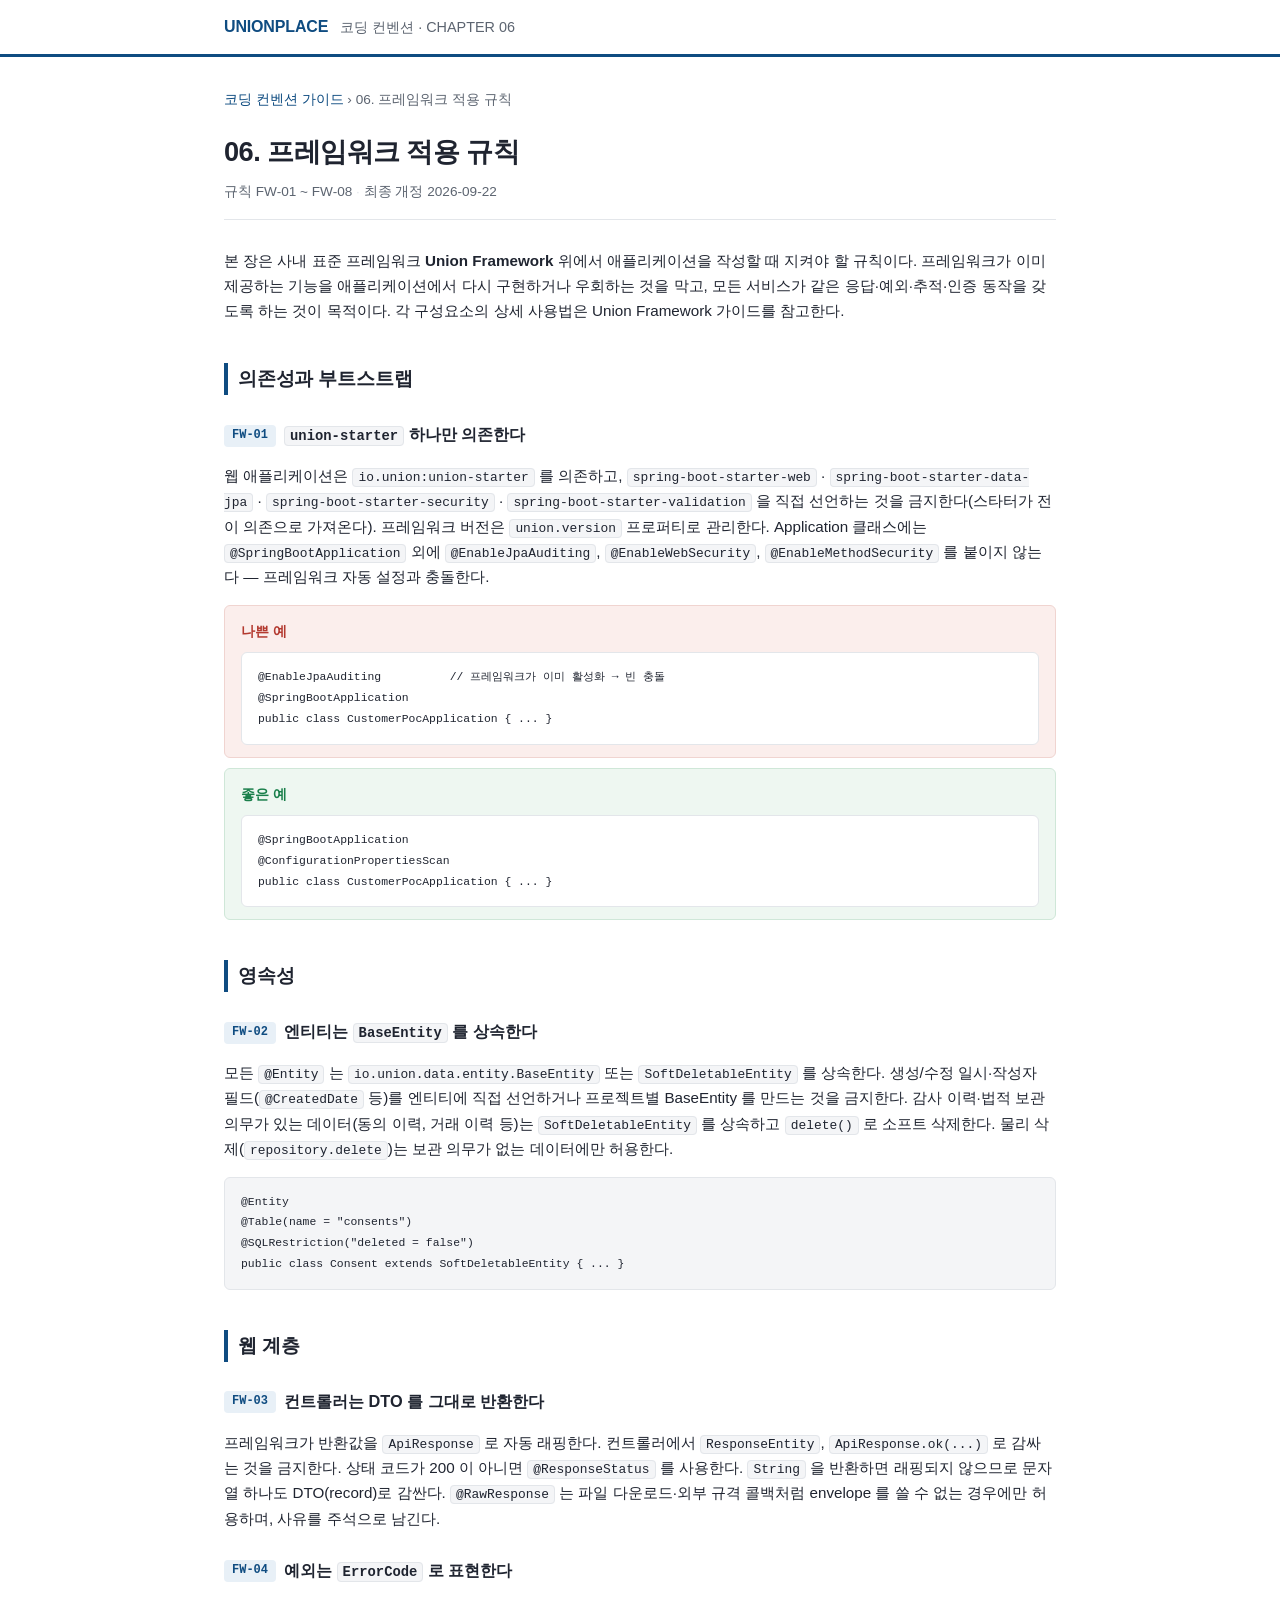
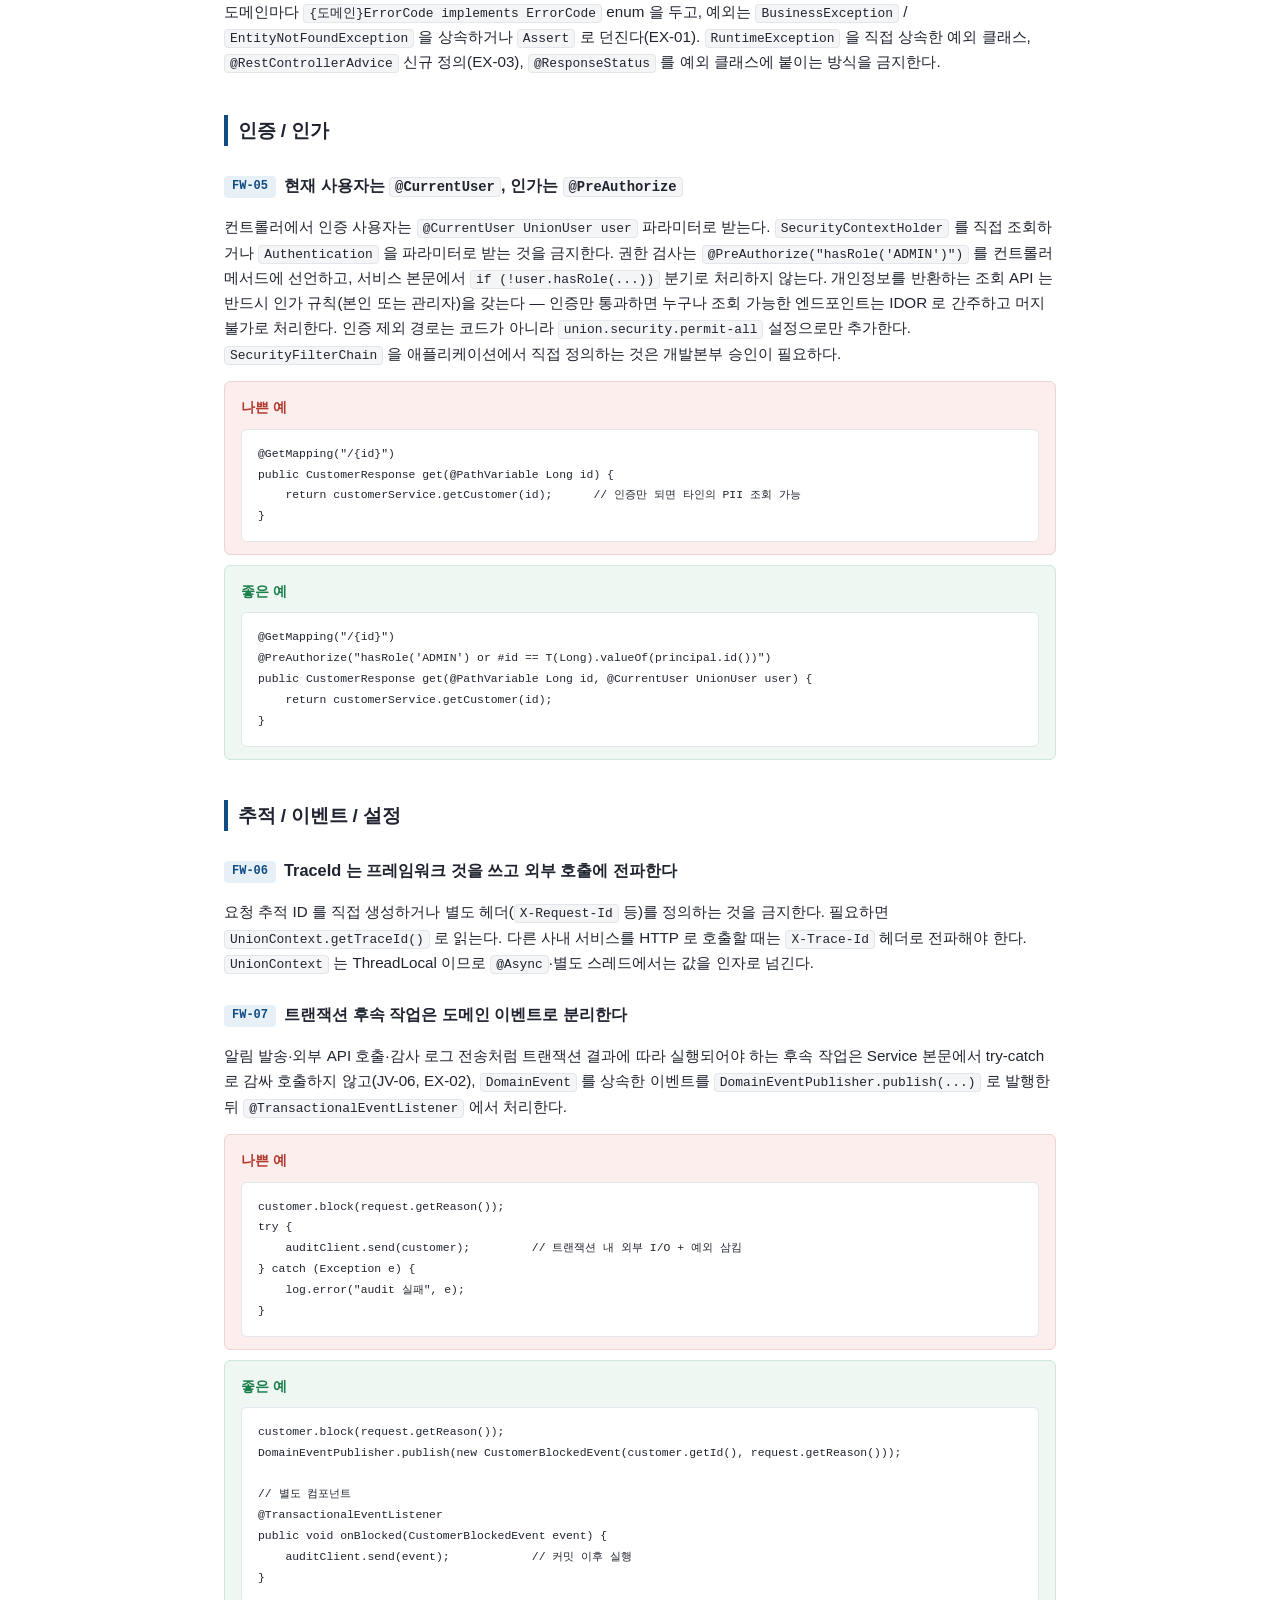
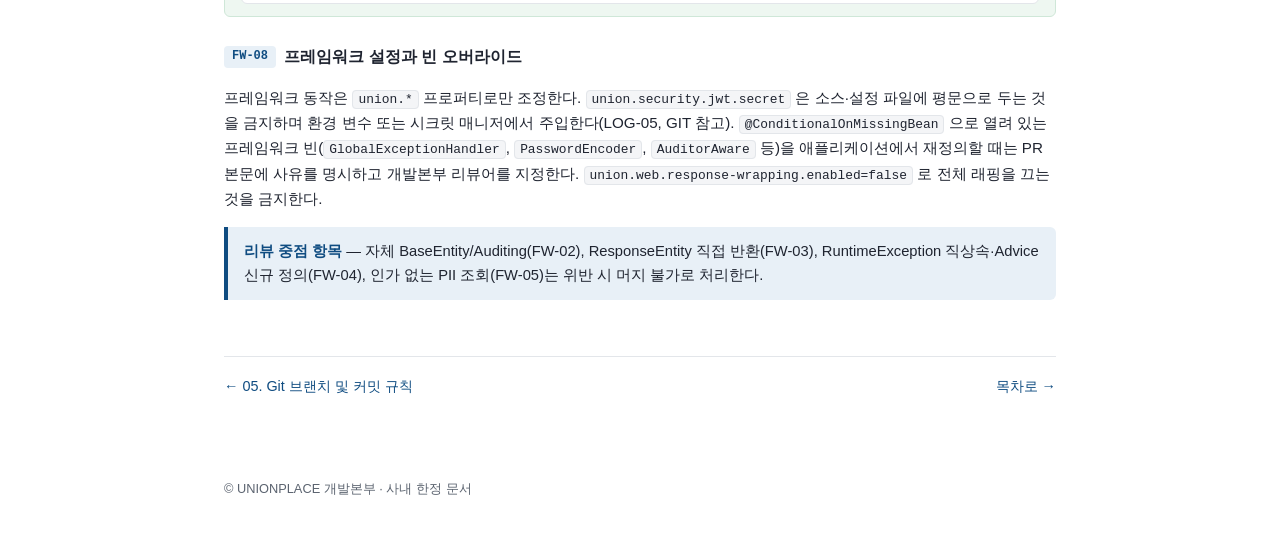
==== 06-framework-rules.html @ c629ef0d "first commit" ====
<!DOCTYPE html>
<html lang="ko">
<head>
<meta charset="UTF-8">
<meta name="viewport" content="width=device-width, initial-scale=1.0">
<title>06. 프레임워크 적용 규칙 — 유니온플레이스 코딩 컨벤션</title>
<link rel="stylesheet" href="style.css">
</head>
<body>

<div class="topbar">
  <div class="inner">
    <span class="org">UNIONPLACE</span>
    <span class="doc">코딩 컨벤션 · CHAPTER 06</span>
  </div>
</div>

<div class="page">
  <div class="breadcrumb"><a href="index.html">코딩 컨벤션 가이드</a> &rsaquo; 06. 프레임워크 적용 규칙</div>

  <h1>06. 프레임워크 적용 규칙</h1>
  <div class="doc-meta"><span>규칙 FW-01 ~ FW-08</span><span>최종 개정 2026-09-22</span></div>

  <p>
    본 장은 사내 표준 프레임워크 <strong>Union Framework</strong> 위에서 애플리케이션을 작성할 때 지켜야 할 규칙이다.
    프레임워크가 이미 제공하는 기능을 애플리케이션에서 다시 구현하거나 우회하는 것을 막고,
    모든 서비스가 같은 응답·예외·추적·인증 동작을 갖도록 하는 것이 목적이다.
    각 구성요소의 상세 사용법은 Union Framework 가이드를 참고한다.
  </p>

  <h2>의존성과 부트스트랩</h2>

  <h3><span class="rule-id">FW-01</span><code>union-starter</code> 하나만 의존한다</h3>
  <p>
    웹 애플리케이션은 <code>io.union:union-starter</code> 를 의존하고, <code>spring-boot-starter-web</code> ·
    <code>spring-boot-starter-data-jpa</code> · <code>spring-boot-starter-security</code> · <code>spring-boot-starter-validation</code> 을
    직접 선언하는 것을 금지한다(스타터가 전이 의존으로 가져온다). 프레임워크 버전은 <code>union.version</code> 프로퍼티로 관리한다.
    Application 클래스에는 <code>@SpringBootApplication</code> 외에 <code>@EnableJpaAuditing</code>, <code>@EnableWebSecurity</code>,
    <code>@EnableMethodSecurity</code> 를 붙이지 않는다 — 프레임워크 자동 설정과 충돌한다.
  </p>
  <div class="example bad">
    <span class="label">나쁜 예</span>
    <pre><code>@EnableJpaAuditing          // 프레임워크가 이미 활성화 → 빈 충돌
@SpringBootApplication
public class CustomerPocApplication { ... }</code></pre>
  </div>
  <div class="example good">
    <span class="label">좋은 예</span>
    <pre><code>@SpringBootApplication
@ConfigurationPropertiesScan
public class CustomerPocApplication { ... }</code></pre>
  </div>

  <h2>영속성</h2>

  <h3><span class="rule-id">FW-02</span>엔티티는 <code>BaseEntity</code> 를 상속한다</h3>
  <p>
    모든 <code>@Entity</code> 는 <code>io.union.data.entity.BaseEntity</code> 또는 <code>SoftDeletableEntity</code> 를 상속한다.
    생성/수정 일시·작성자 필드(<code>@CreatedDate</code> 등)를 엔티티에 직접 선언하거나 프로젝트별 BaseEntity 를 만드는 것을 금지한다.
    감사 이력·법적 보관 의무가 있는 데이터(동의 이력, 거래 이력 등)는 <code>SoftDeletableEntity</code> 를 상속하고
    <code>delete()</code> 로 소프트 삭제한다. 물리 삭제(<code>repository.delete</code>)는 보관 의무가 없는 데이터에만 허용한다.
  </p>
  <pre><code>@Entity
@Table(name = "consents")
@SQLRestriction("deleted = false")
public class Consent extends SoftDeletableEntity { ... }</code></pre>

  <h2>웹 계층</h2>

  <h3><span class="rule-id">FW-03</span>컨트롤러는 DTO 를 그대로 반환한다</h3>
  <p>
    프레임워크가 반환값을 <code>ApiResponse</code> 로 자동 래핑한다. 컨트롤러에서 <code>ResponseEntity</code>,
    <code>ApiResponse.ok(...)</code> 로 감싸는 것을 금지한다. 상태 코드가 200 이 아니면 <code>@ResponseStatus</code> 를 사용한다.
    <code>String</code> 을 반환하면 래핑되지 않으므로 문자열 하나도 DTO(record)로 감싼다.
    <code>@RawResponse</code> 는 파일 다운로드·외부 규격 콜백처럼 envelope 를 쓸 수 없는 경우에만 허용하며, 사유를 주석으로 남긴다.
  </p>

  <h3><span class="rule-id">FW-04</span>예외는 <code>ErrorCode</code> 로 표현한다</h3>
  <p>
    도메인마다 <code>{도메인}ErrorCode implements ErrorCode</code> enum 을 두고, 예외는 <code>BusinessException</code> /
    <code>EntityNotFoundException</code> 을 상속하거나 <code>Assert</code> 로 던진다(EX-01).
    <code>RuntimeException</code> 을 직접 상속한 예외 클래스, <code>@RestControllerAdvice</code> 신규 정의(EX-03),
    <code>@ResponseStatus</code> 를 예외 클래스에 붙이는 방식을 금지한다.
  </p>

  <h2>인증 / 인가</h2>

  <h3><span class="rule-id">FW-05</span>현재 사용자는 <code>@CurrentUser</code>, 인가는 <code>@PreAuthorize</code></h3>
  <p>
    컨트롤러에서 인증 사용자는 <code>@CurrentUser UnionUser user</code> 파라미터로 받는다.
    <code>SecurityContextHolder</code> 를 직접 조회하거나 <code>Authentication</code> 을 파라미터로 받는 것을 금지한다.
    권한 검사는 <code>@PreAuthorize("hasRole('ADMIN')")</code> 를 컨트롤러 메서드에 선언하고, 서비스 본문에서
    <code>if (!user.hasRole(...))</code> 분기로 처리하지 않는다. 개인정보를 반환하는 조회 API 는 반드시 인가 규칙(본인 또는 관리자)을 갖는다 —
    인증만 통과하면 누구나 조회 가능한 엔드포인트는 IDOR 로 간주하고 머지 불가로 처리한다.
    인증 제외 경로는 코드가 아니라 <code>union.security.permit-all</code> 설정으로만 추가한다.
    <code>SecurityFilterChain</code> 을 애플리케이션에서 직접 정의하는 것은 개발본부 승인이 필요하다.
  </p>
  <div class="example bad">
    <span class="label">나쁜 예</span>
    <pre><code>@GetMapping("/{id}")
public CustomerResponse get(@PathVariable Long id) {
    return customerService.getCustomer(id);      // 인증만 되면 타인의 PII 조회 가능
}</code></pre>
  </div>
  <div class="example good">
    <span class="label">좋은 예</span>
    <pre><code>@GetMapping("/{id}")
@PreAuthorize("hasRole('ADMIN') or #id == T(Long).valueOf(principal.id())")
public CustomerResponse get(@PathVariable Long id, @CurrentUser UnionUser user) {
    return customerService.getCustomer(id);
}</code></pre>
  </div>

  <h2>추적 / 이벤트 / 설정</h2>

  <h3><span class="rule-id">FW-06</span>TraceId 는 프레임워크 것을 쓰고 외부 호출에 전파한다</h3>
  <p>
    요청 추적 ID 를 직접 생성하거나 별도 헤더(<code>X-Request-Id</code> 등)를 정의하는 것을 금지한다.
    필요하면 <code>UnionContext.getTraceId()</code> 로 읽는다. 다른 사내 서비스를 HTTP 로 호출할 때는
    <code>X-Trace-Id</code> 헤더로 전파해야 한다. <code>UnionContext</code> 는 ThreadLocal 이므로
    <code>@Async</code>·별도 스레드에서는 값을 인자로 넘긴다.
  </p>

  <h3><span class="rule-id">FW-07</span>트랜잭션 후속 작업은 도메인 이벤트로 분리한다</h3>
  <p>
    알림 발송·외부 API 호출·감사 로그 전송처럼 트랜잭션 결과에 따라 실행되어야 하는 후속 작업은
    Service 본문에서 try-catch 로 감싸 호출하지 않고(JV-06, EX-02), <code>DomainEvent</code> 를 상속한 이벤트를
    <code>DomainEventPublisher.publish(...)</code> 로 발행한 뒤 <code>@TransactionalEventListener</code> 에서 처리한다.
  </p>
  <div class="example bad">
    <span class="label">나쁜 예</span>
    <pre><code>customer.block(request.getReason());
try {
    auditClient.send(customer);         // 트랜잭션 내 외부 I/O + 예외 삼킴
} catch (Exception e) {
    log.error("audit 실패", e);
}</code></pre>
  </div>
  <div class="example good">
    <span class="label">좋은 예</span>
    <pre><code>customer.block(request.getReason());
DomainEventPublisher.publish(new CustomerBlockedEvent(customer.getId(), request.getReason()));

// 별도 컴포넌트
@TransactionalEventListener
public void onBlocked(CustomerBlockedEvent event) {
    auditClient.send(event);            // 커밋 이후 실행
}</code></pre>
  </div>

  <h3><span class="rule-id">FW-08</span>프레임워크 설정과 빈 오버라이드</h3>
  <p>
    프레임워크 동작은 <code>union.*</code> 프로퍼티로만 조정한다. <code>union.security.jwt.secret</code> 은
    소스·설정 파일에 평문으로 두는 것을 금지하며 환경 변수 또는 시크릿 매니저에서 주입한다(LOG-05, GIT 참고).
    <code>@ConditionalOnMissingBean</code> 으로 열려 있는 프레임워크 빈(<code>GlobalExceptionHandler</code>,
    <code>PasswordEncoder</code>, <code>AuditorAware</code> 등)을 애플리케이션에서 재정의할 때는 PR 본문에 사유를 명시하고
    개발본부 리뷰어를 지정한다. <code>union.web.response-wrapping.enabled=false</code> 로 전체 래핑을 끄는 것을 금지한다.
  </p>

  <div class="callout">
    <strong>리뷰 중점 항목</strong> — 자체 BaseEntity/Auditing(FW-02), ResponseEntity 직접 반환(FW-03),
    RuntimeException 직상속·Advice 신규 정의(FW-04), 인가 없는 PII 조회(FW-05)는 위반 시 머지 불가로 처리한다.
  </div>

  <div class="page-nav">
    <a href="05-git.html">&larr; 05. Git 브랜치 및 커밋 규칙</a>
    <a href="index.html">목차로 &rarr;</a>
  </div>
</div>

<footer class="doc-footer">© UNIONPLACE 개발본부 · 사내 한정 문서</footer>

</body>
</html>
---- style.css ----
:root {
  --ink: #1f2430;
  --muted: #5c6470;
  --line: #e3e6ea;
  --bg: #ffffff;
  --bg-soft: #f6f7f9;
  --accent: #0f4c81;        /* Union 딥 블루 */
  --accent-soft: #e8f0f7;
  --good: #1a7f4b;
  --bad: #b3392f;
  --code-bg: #f4f5f7;
}

* { box-sizing: border-box; }

body {
  margin: 0;
  font-family: "Pretendard", "Apple SD Gothic Neo", "Malgun Gothic", sans-serif;
  color: var(--ink);
  background: var(--bg);
  line-height: 1.65;
}

/* 상단 바 */
.topbar {
  border-bottom: 3px solid var(--accent);
  background: var(--bg);
}
.topbar .inner {
  max-width: 880px;
  margin: 0 auto;
  padding: 14px 24px;
  display: flex;
  align-items: baseline;
  gap: 12px;
}
.topbar .org { font-weight: 700; color: var(--accent); letter-spacing: -0.01em; }
.topbar .doc { color: var(--muted); font-size: 0.9rem; }

/* 본문 */
.page {
  max-width: 880px;
  margin: 0 auto;
  padding: 32px 24px 80px;
}

.breadcrumb { font-size: 0.85rem; color: var(--muted); margin-bottom: 18px; }
.breadcrumb a { color: var(--accent); text-decoration: none; }
.breadcrumb a:hover { text-decoration: underline; }

h1 { font-size: 1.7rem; letter-spacing: -0.02em; margin: 0 0 6px; }
.doc-meta {
  font-size: 0.85rem;
  color: var(--muted);
  margin-bottom: 28px;
  padding-bottom: 16px;
  border-bottom: 1px solid var(--line);
}
.doc-meta span + span::before { content: " · "; color: var(--line); }

h2 {
  font-size: 1.2rem;
  margin: 40px 0 12px;
  padding-left: 10px;
  border-left: 4px solid var(--accent);
  letter-spacing: -0.01em;
}
h3 { font-size: 1.02rem; margin: 26px 0 8px; }

p, li { font-size: 0.95rem; }
ul { padding-left: 22px; }

a { color: var(--accent); }

/* 코드 */
code {
  font-family: "JetBrains Mono", "D2Coding", Consolas, monospace;
  font-size: 0.85em;
  background: var(--code-bg);
  border: 1px solid var(--line);
  border-radius: 4px;
  padding: 1px 5px;
}
pre {
  background: var(--code-bg);
  border: 1px solid var(--line);
  border-radius: 6px;
  padding: 14px 16px;
  overflow-x: auto;
  font-size: 0.84rem;
  line-height: 1.55;
}
pre code { background: none; border: none; padding: 0; }

/* 좋은 예 / 나쁜 예 */
.example { border-radius: 6px; padding: 12px 16px; margin: 10px 0; }
.example pre { margin: 8px 0 0; background: #fff; }
.example .label { font-weight: 700; font-size: 0.85rem; }
.example.good { background: #eef7f1; border: 1px solid #cfe7d8; }
.example.good .label { color: var(--good); }
.example.bad { background: #fbeeec; border: 1px solid #f0d4d0; }
.example.bad .label { color: var(--bad); }

/* 규칙 번호 */
.rule-id {
  display: inline-block;
  font-family: "JetBrains Mono", monospace;
  font-size: 0.75rem;
  font-weight: 700;
  color: var(--accent);
  background: var(--accent-soft);
  border-radius: 4px;
  padding: 1px 8px;
  margin-right: 8px;
  vertical-align: middle;
}

/* 표 */
table { border-collapse: collapse; width: 100%; margin: 14px 0; font-size: 0.9rem; }
th, td { border: 1px solid var(--line); padding: 8px 12px; text-align: left; vertical-align: top; }
th { background: var(--bg-soft); font-weight: 600; }

/* 콜아웃 */
.callout {
  background: var(--accent-soft);
  border-left: 4px solid var(--accent);
  border-radius: 0 6px 6px 0;
  padding: 12px 16px;
  margin: 16px 0;
  font-size: 0.92rem;
}
.callout strong:first-child { color: var(--accent); }

/* index 카드 목록 */
.toc-list { list-style: none; padding: 0; margin: 24px 0; }
.toc-list li {
  border: 1px solid var(--line);
  border-radius: 8px;
  margin-bottom: 12px;
  transition: border-color 0.15s;
}
.toc-list li:hover { border-color: var(--accent); }
.toc-list a {
  display: block;
  padding: 16px 20px;
  text-decoration: none;
  color: inherit;
}
.toc-list .toc-no {
  font-family: "JetBrains Mono", monospace;
  font-size: 0.78rem;
  font-weight: 700;
  color: var(--accent);
}
.toc-list .toc-title { font-weight: 700; font-size: 1.02rem; display: block; margin: 2px 0; }
.toc-list .toc-desc { font-size: 0.88rem; color: var(--muted); }

/* 페이지 하단 내비게이션 */
.page-nav {
  display: flex;
  justify-content: space-between;
  margin-top: 56px;
  padding-top: 18px;
  border-top: 1px solid var(--line);
  font-size: 0.9rem;
}
.page-nav a { text-decoration: none; }
.page-nav a:hover { text-decoration: underline; }

footer.doc-footer {
  max-width: 880px;
  margin: 0 auto;
  padding: 0 24px 40px;
  font-size: 0.8rem;
  color: var(--muted);
}
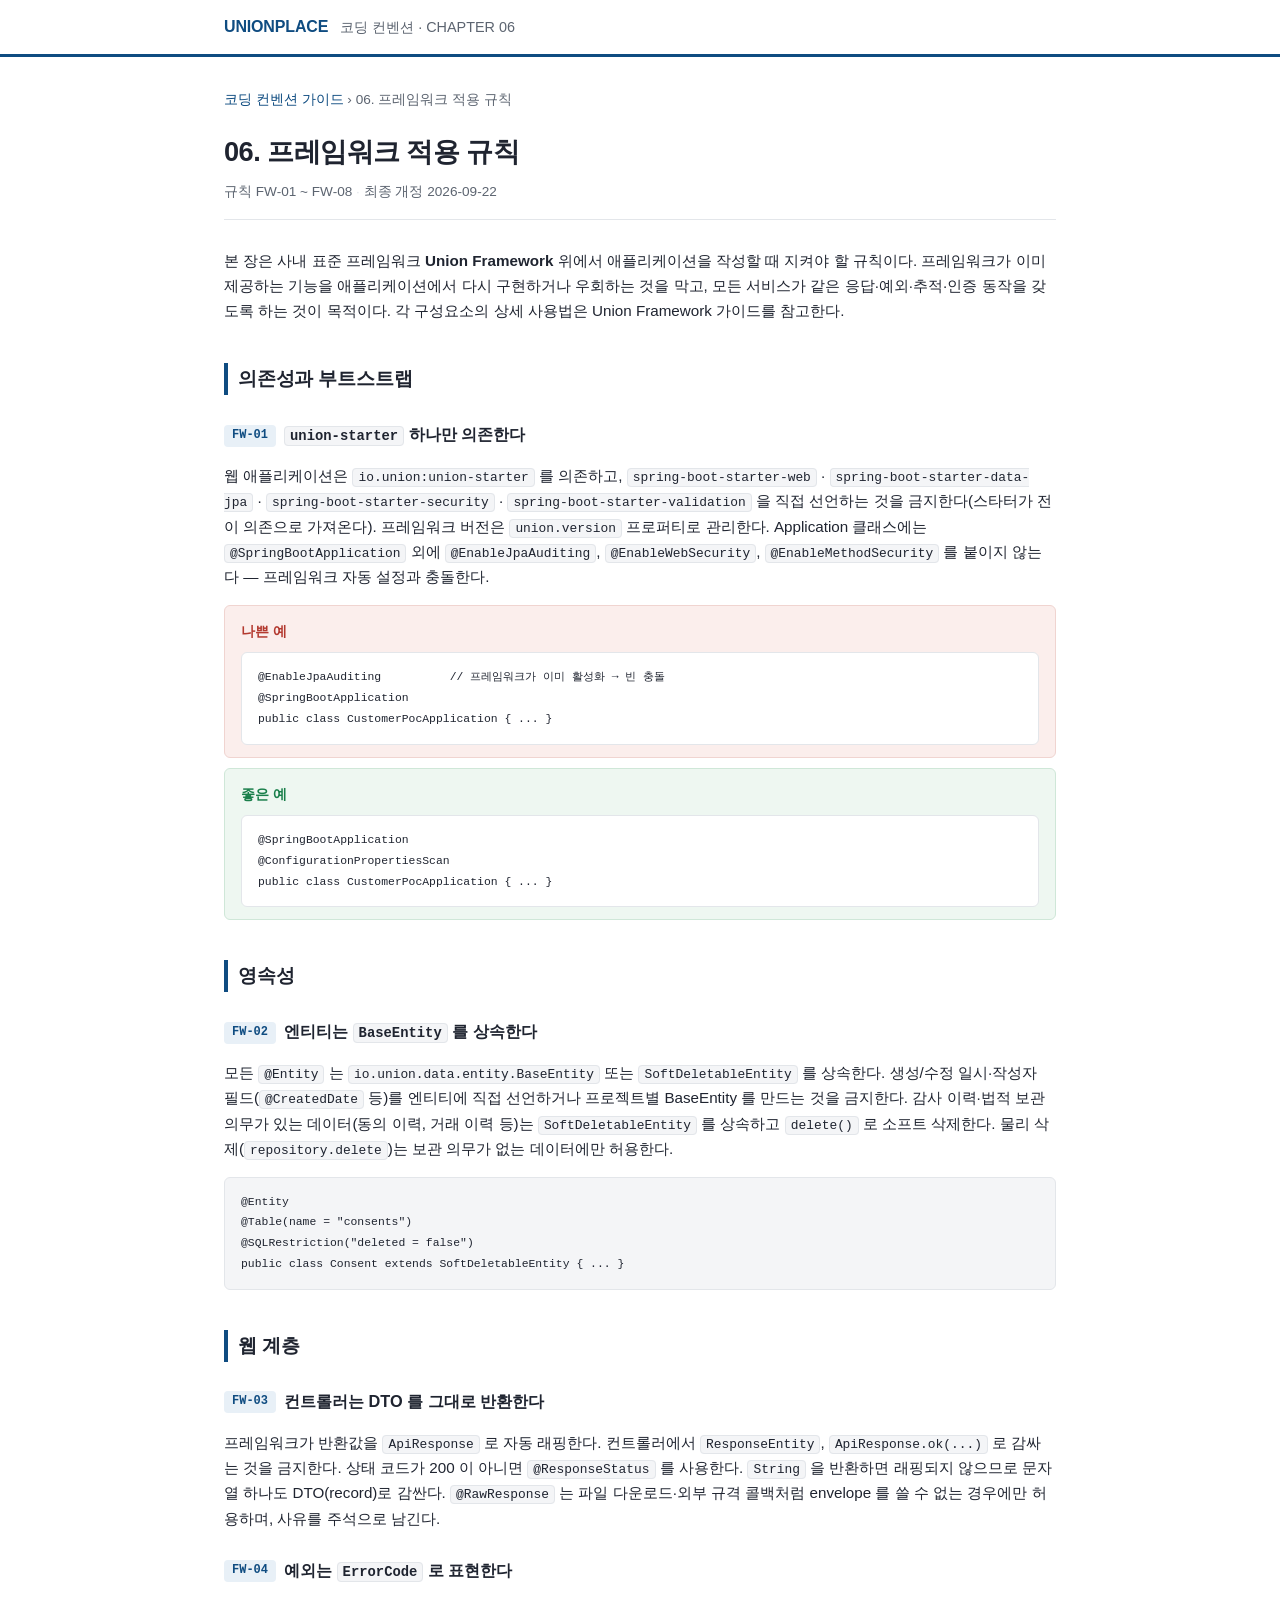
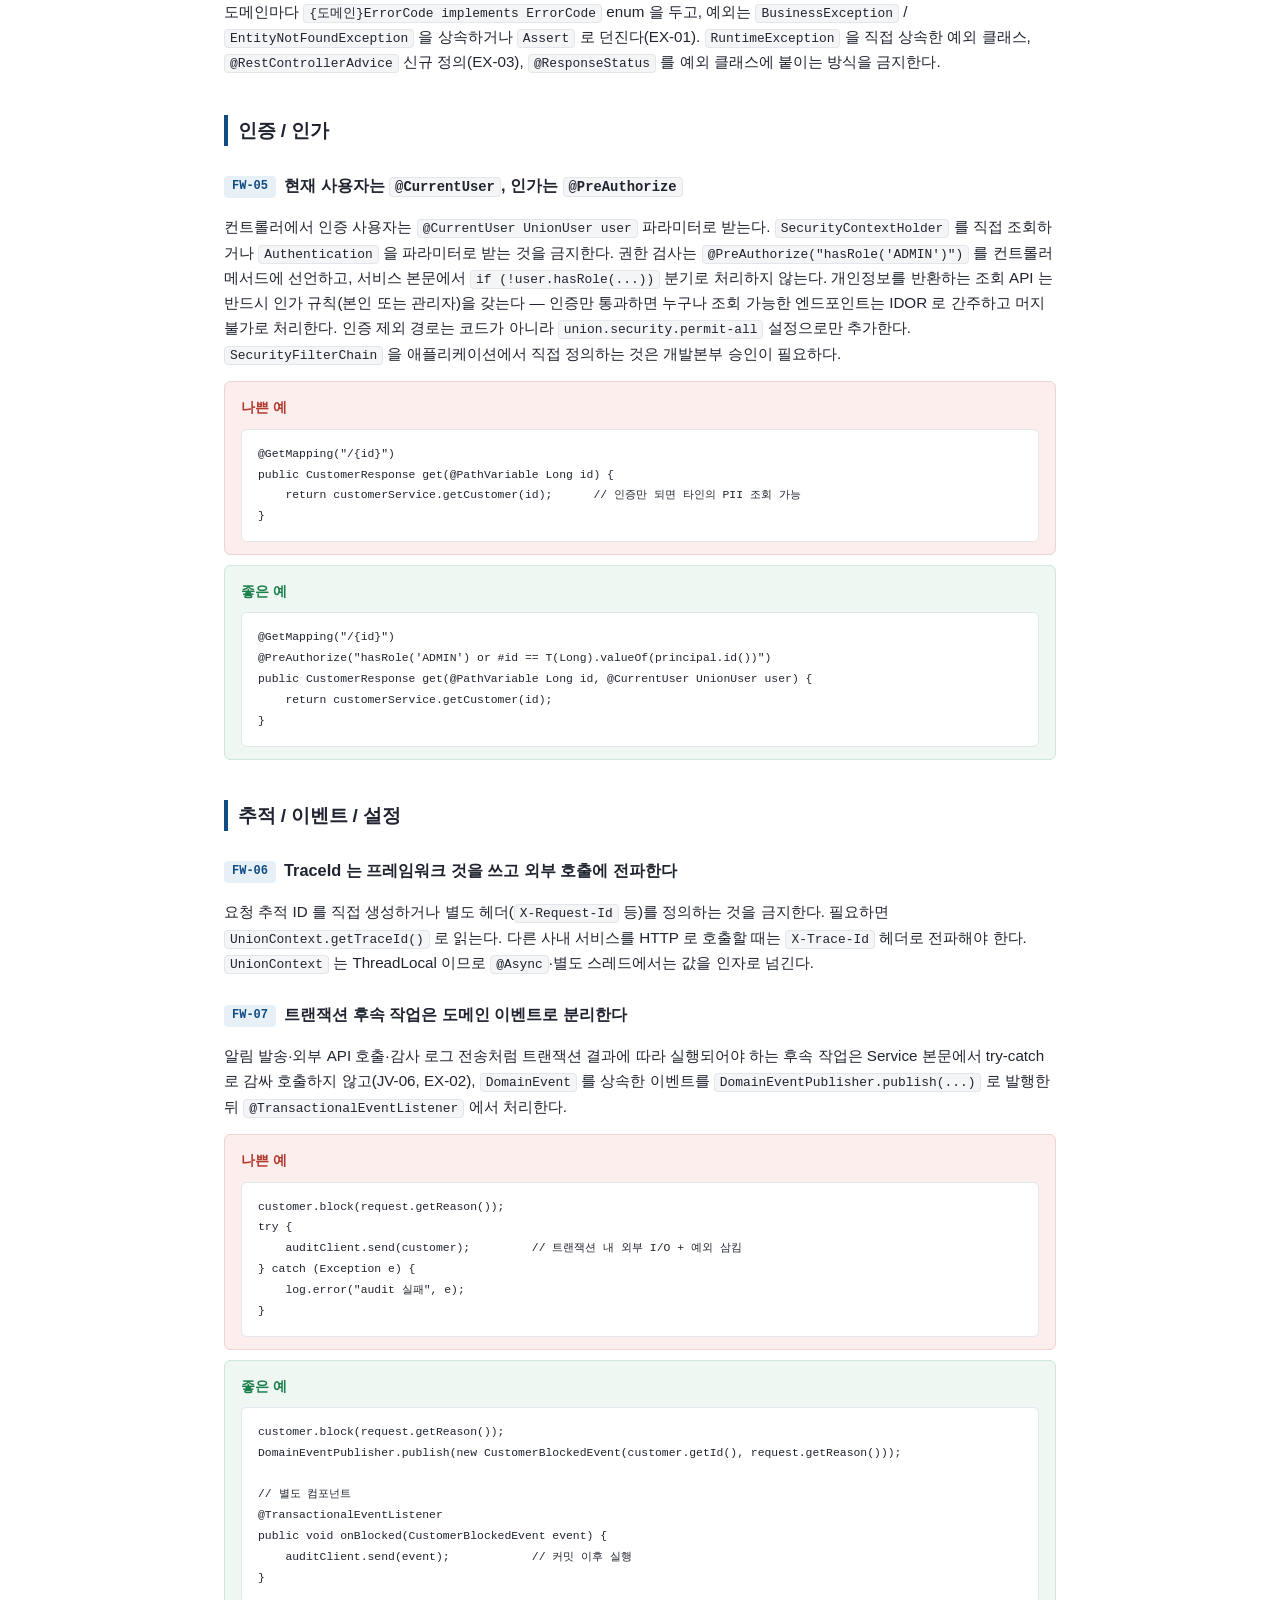
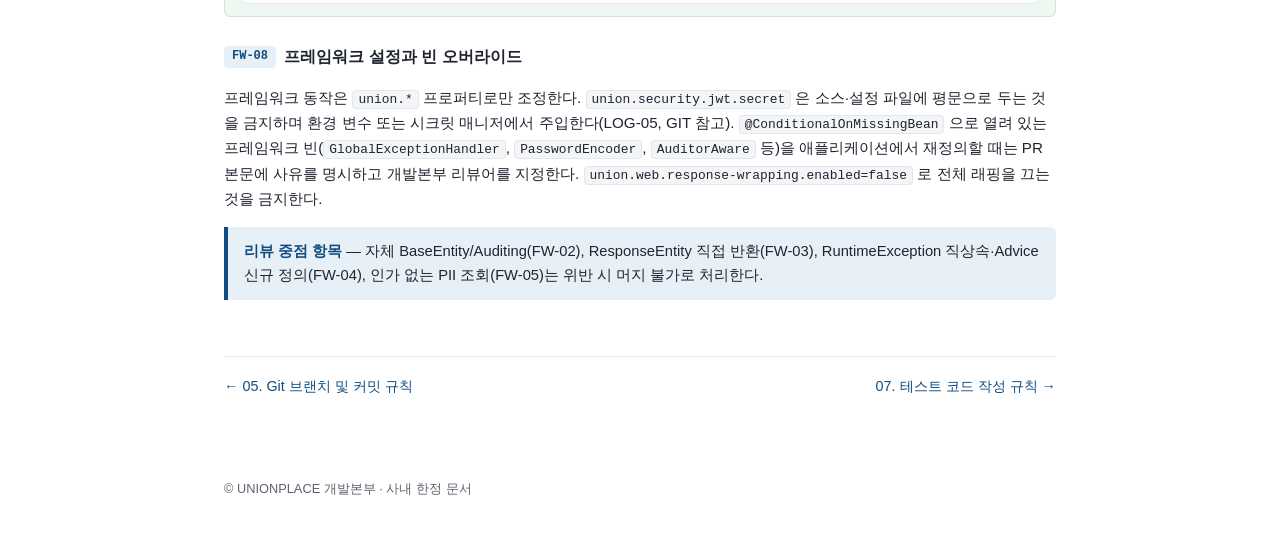
==== commit 275848ec: "docs: 07장 테스트 코드 작성 규칙(TEST-01 ~ TEST-08) 신설 테스트 코드 기준이 문서화되어 있지 않아 PR 리뷰 시 근거로 삼을 규칙이 없었다. 테스트 종류 선" ====
--- a/06-framework-rules.html
+++ b/06-framework-rules.html
@@ -164,7 +164,7 @@
 
   <div class="page-nav">
     <a href="05-git.html">&larr; 05. Git 브랜치 및 커밋 규칙</a>
-    <a href="index.html">목차로 &rarr;</a>
+    <a href="07-testing.html">07. 테스트 코드 작성 규칙 &rarr;</a>
   </div>
 </div>
 
